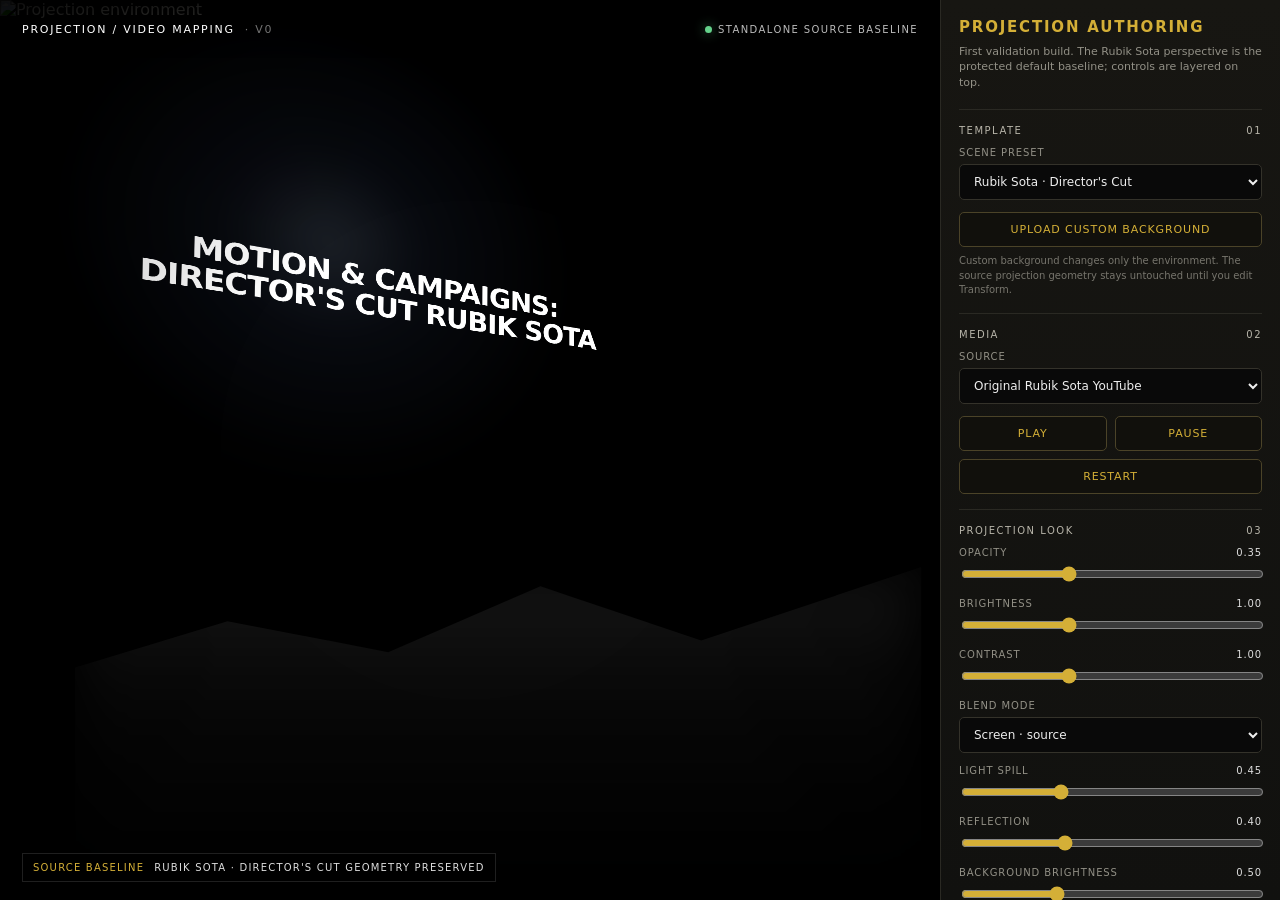
==== index.html @ 6d3d9ed5 "feat: build projection source baseline with authoring panel" ====
<!DOCTYPE html>
<html lang="en">
<head>
  <meta charset="UTF-8" />
  <meta name="viewport" content="width=device-width, initial-scale=1.0" />
  <title>Projection / Video Mapping Experience — Source Baseline</title>
  <script src="https://cdnjs.cloudflare.com/ajax/libs/gsap/3.12.5/gsap.min.js"></script>
  <style>
    :root {
      --bg:#070707;
      --panel:#11110f;
      --panel-2:#171612;
      --text:#f3f1e8;
      --muted:#929086;
      --line:#2a2923;
      --gold:#d4af37;
      --gold-soft:rgba(212,175,55,.18);
      --sidebar:340px;
    }
    *{box-sizing:border-box}
    html,body{margin:0;width:100%;height:100%;background:var(--bg);color:var(--text);font-family:Inter,ui-sans-serif,system-ui,-apple-system,BlinkMacSystemFont,"Segoe UI",sans-serif;overflow:hidden}
    button,input,select{font:inherit}
    .app{display:grid;grid-template-columns:minmax(0,1fr) var(--sidebar);height:100vh;width:100vw}
    .stage-shell{min-width:0;position:relative;background:#000;overflow:hidden}
    .topbar{position:absolute;inset:0 0 auto 0;height:58px;z-index:50;display:flex;align-items:center;justify-content:space-between;padding:0 22px;background:linear-gradient(180deg,rgba(0,0,0,.72),rgba(0,0,0,0));pointer-events:none}
    .brand{display:flex;align-items:center;gap:10px;font-size:11px;letter-spacing:.16em;text-transform:uppercase;color:#fff}
    .status{font-size:10px;letter-spacing:.14em;text-transform:uppercase;color:#bbb}
    .dot{width:7px;height:7px;border-radius:50%;background:#65d28b;display:inline-block;margin-right:6px;box-shadow:0 0 12px rgba(101,210,139,.6)}

    .scene{position:absolute;inset:0;overflow:hidden;background:#000;isolation:isolate}
    .scene-bg{position:absolute;inset:0;width:100%;height:100%;object-fit:cover;filter:brightness(.5) contrast(1.3);z-index:1;transition:filter .2s ease}
    .projection-box{position:absolute;top:0;left:0;width:100%;height:100%;z-index:2;transform:matrix3d(0.614952,0.147049,0,0.000199706,-0.0178567,0.487847,0,-0.0000312429,0,0,1,0,137,29,0,1);transform-origin:0 0;pointer-events:none;will-change:transform}
    .projection-media{position:absolute;inset:0;width:100%;height:100%;border:0;display:block;object-fit:cover;opacity:.35;mix-blend-mode:screen;filter:brightness(1) contrast(1);background:#000}
    .projection-word{position:absolute;inset:0;margin:0;display:flex;align-items:center;justify-content:center;text-align:center;color:white;font-weight:900;font-size:clamp(24px,5vw,58px);line-height:1.05;text-transform:uppercase;letter-spacing:-.03em;text-shadow:0 2px 18px rgba(0,0,0,.55);pointer-events:none}

    .light-spill{position:absolute;inset:-10%;z-index:3;pointer-events:none;transform:matrix3d(0.614952,0.147049,0,0.000199706,-0.0178567,0.487847,0,-0.0000312429,0,0,1,0,137,29,0,1);transform-origin:0 0;background:radial-gradient(ellipse at 48% 48%,rgba(180,210,255,.34) 0%,rgba(120,160,255,.13) 24%,transparent 63%);filter:blur(34px);mix-blend-mode:screen;opacity:.45}
    .reflection-layer{position:absolute;left:8%;right:2%;bottom:-6%;height:43%;z-index:4;pointer-events:none;background:linear-gradient(180deg,rgba(188,220,255,.22),rgba(128,172,255,.08) 32%,transparent 82%);clip-path:polygon(0 26%,18% 14%,37% 22%,55% 5%,74% 19%,100% 0,100% 100%,0 100%);filter:blur(30px) brightness(2.4);mix-blend-mode:hard-light;opacity:.4}
    .vignette{position:absolute;inset:0;z-index:5;pointer-events:none;background:radial-gradient(circle at center,transparent 38%,rgba(0,0,0,.2) 70%,rgba(0,0,0,.62) 100%)}
    .stage-caption{position:absolute;left:22px;bottom:18px;z-index:20;display:flex;gap:10px;align-items:center;padding:8px 10px;border:1px solid rgba(255,255,255,.12);background:rgba(0,0,0,.42);backdrop-filter:blur(10px);font-size:10px;letter-spacing:.12em;text-transform:uppercase;color:#ddd}
    .source-pill{color:var(--gold)}

    .panel{height:100vh;background:linear-gradient(180deg,var(--panel-2),var(--panel));border-left:1px solid var(--line);overflow:auto;padding:18px 18px 28px;box-shadow:-14px 0 34px rgba(0,0,0,.35)}
    .panel h1{margin:0;font-size:15px;letter-spacing:.12em;text-transform:uppercase;color:var(--gold);line-height:1.3}
    .panel .sub{margin:6px 0 18px;color:var(--muted);font-size:11px;line-height:1.45}
    .section{border-top:1px solid var(--line);padding-top:15px;margin-top:15px}
    .section-title{display:flex;align-items:center;justify-content:space-between;margin-bottom:11px;font-size:10px;letter-spacing:.15em;color:#b7b4a9;text-transform:uppercase}
    .field{margin-bottom:12px}
    .field label{display:flex;align-items:center;justify-content:space-between;margin-bottom:6px;font-size:10px;letter-spacing:.09em;text-transform:uppercase;color:var(--muted)}
    .value{color:#ddd;font-variant-numeric:tabular-nums}
    select,input[type="text"],input[type="url"]{width:100%;background:#090909;border:1px solid #34322a;color:#eee;padding:9px 10px;border-radius:5px;font-size:12px;outline:none}
    select:focus,input:focus{border-color:#6e5d27;box-shadow:0 0 0 2px var(--gold-soft)}
    input[type="range"]{width:100%;accent-color:var(--gold)}
    input[type="file"]{display:none}
    .btn{width:100%;border:1px solid #4b4328;background:#11100c;color:var(--gold);padding:10px 12px;border-radius:5px;cursor:pointer;font-size:11px;letter-spacing:.08em;text-transform:uppercase;transition:.18s ease}
    .btn:hover{background:#1b180e;border-color:var(--gold)}
    .btn.primary{background:var(--gold);color:#080808;border-color:var(--gold);font-weight:700}
    .btn-row{display:grid;grid-template-columns:1fr 1fr;gap:8px}
    .tiny{font-size:10px;line-height:1.45;color:#77756d;margin-top:7px}
    .notice{padding:9px 10px;border:1px solid #302d22;background:#0d0c09;color:#aaa69b;font-size:10px;line-height:1.45;border-radius:5px}
    .notice strong{color:#ddd}
    .footer{margin-top:18px;padding-top:14px;border-top:1px solid var(--line);font-size:9px;line-height:1.55;color:#68675f}
    .hidden{display:none!important}

    @media (max-width:920px){
      :root{--sidebar:300px}
    }
    @media (max-width:760px){
      html,body{overflow:auto}
      .app{display:block;height:auto;min-height:100vh}
      .stage-shell{height:62vh;min-height:430px}
      .panel{height:auto;border-left:0;border-top:1px solid var(--line)}
    }
  </style>
</head>
<body>
<div class="app">
  <main class="stage-shell">
    <div class="topbar">
      <div class="brand">Projection / Video Mapping <span style="opacity:.45">· V0</span></div>
      <div class="status"><span class="dot"></span>standalone source baseline</div>
    </div>

    <section class="scene" id="scene">
      <img id="sceneBg" class="scene-bg" src="https://img.youtube.com/vi/hXD8itTKdY0/maxresdefault.jpg" alt="Projection environment" />

      <div class="projection-box" id="projectionBox">
        <iframe id="ytMedia" class="projection-media" src="https://www.youtube.com/embed/hXD8itTKdY0?autoplay=1&mute=1&loop=1&controls=0&playlist=hXD8itTKdY0" allow="autoplay; fullscreen; picture-in-picture" allowfullscreen></iframe>
        <video id="videoMedia" class="projection-media hidden" muted loop playsinline></video>
        <img id="imageMedia" class="projection-media hidden" alt="Uploaded projection media" />
        <p class="projection-word" id="projectionWord">Motion &amp; Campaigns: DIRECTOR'S CUT RUBIK SOTA</p>
      </div>

      <div class="light-spill" id="lightSpill" aria-hidden="true"></div>
      <div class="reflection-layer" id="reflectionLayer" aria-hidden="true"></div>
      <div class="vignette" aria-hidden="true"></div>

      <div class="stage-caption"><span class="source-pill">Source baseline</span><span>Rubik Sota · Director's Cut geometry preserved</span></div>
    </section>
  </main>

  <aside class="panel">
    <h1>Projection Authoring</h1>
    <div class="sub">First validation build. The Rubik Sota perspective is the protected default baseline; controls are layered on top.</div>

    <div class="section">
      <div class="section-title"><span>Template</span><span>01</span></div>
      <div class="field">
        <label for="scenePreset">Scene preset</label>
        <select id="scenePreset">
          <option value="rubik">Rubik Sota · Director's Cut</option>
          <option value="custom">Custom background · same projection</option>
        </select>
      </div>
      <button class="btn" id="uploadBgBtn">Upload custom background</button>
      <input type="file" id="uploadBg" accept="image/*" />
      <div class="tiny">Custom background changes only the environment. The source projection geometry stays untouched until you edit Transform.</div>
    </div>

    <div class="section">
      <div class="section-title"><span>Media</span><span>02</span></div>
      <div class="field">
        <label for="mediaMode">Source</label>
        <select id="mediaMode">
          <option value="youtube">Original Rubik Sota YouTube</option>
          <option value="localVideo">Local video</option>
          <option value="localImage">Local image</option>
          <option value="remoteVideo">Direct video URL</option>
          <option value="remoteImage">Direct image URL</option>
        </select>
      </div>
      <div id="localUploadGroup" class="field hidden">
        <button class="btn primary" id="uploadMediaBtn">Choose media file</button>
        <input type="file" id="uploadMedia" accept="image/*,video/*" />
      </div>
      <div id="remoteGroup" class="field hidden">
        <label for="remoteUrl">Direct media URL</label>
        <input id="remoteUrl" type="url" placeholder="https://…/video.mp4" />
        <button class="btn" id="loadRemoteBtn" style="margin-top:8px">Load URL</button>
      </div>
      <div class="btn-row">
        <button class="btn" id="playBtn">Play</button>
        <button class="btn" id="pauseBtn">Pause</button>
      </div>
      <button class="btn" id="restartBtn" style="margin-top:8px">Restart</button>
    </div>

    <div class="section">
      <div class="section-title"><span>Projection look</span><span>03</span></div>
      <div class="field"><label>Opacity <span class="value" id="opacityVal">0.35</span></label><input id="opacity" type="range" min="0" max="1" step="0.01" value="0.35" /></div>
      <div class="field"><label>Brightness <span class="value" id="brightnessVal">1.00</span></label><input id="brightness" type="range" min="0.2" max="2.5" step="0.01" value="1" /></div>
      <div class="field"><label>Contrast <span class="value" id="contrastVal">1.00</span></label><input id="contrast" type="range" min="0.2" max="2.5" step="0.01" value="1" /></div>
      <div class="field"><label for="blend">Blend mode</label><select id="blend"><option value="screen">Screen · source</option><option value="lighten">Lighten</option><option value="plus-lighter">Plus Lighter</option><option value="normal">Normal</option><option value="hard-light">Hard Light</option></select></div>
      <div class="field"><label>Light spill <span class="value" id="spillVal">0.45</span></label><input id="spill" type="range" min="0" max="1.4" step="0.01" value="0.45" /></div>
      <div class="field"><label>Reflection <span class="value" id="reflectionVal">0.40</span></label><input id="reflection" type="range" min="0" max="1.2" step="0.01" value="0.40" /></div>
      <div class="field"><label>Background brightness <span class="value" id="bgVal">0.50</span></label><input id="bgBrightness" type="range" min="0.1" max="1.4" step="0.01" value="0.50" /></div>
    </div>

    <div class="section">
      <div class="section-title"><span>Transform</span><span>04</span></div>
      <div class="notice"><strong>Protected baseline:</strong> Reset restores the exact source `matrix3d()` from Rubik Sota. This V0 deliberately does not include 4-corner mapping yet.</div>
      <div class="field" style="margin-top:12px"><label>Scale <span class="value" id="scaleVal">1.00</span></label><input id="scale" type="range" min="0.65" max="1.35" step="0.01" value="1" /></div>
      <div class="field"><label>Offset X <span class="value" id="xVal">0</span></label><input id="offsetX" type="range" min="-250" max="250" step="1" value="0" /></div>
      <div class="field"><label>Offset Y <span class="value" id="yVal">0</span></label><input id="offsetY" type="range" min="-180" max="180" step="1" value="0" /></div>
      <div class="field"><label>Rotate Z <span class="value" id="rotVal">0°</span></label><input id="rotate" type="range" min="-8" max="8" step="0.1" value="0" /></div>
      <button class="btn primary" id="resetBtn">Reset exact Rubik baseline</button>
    </div>

    <div class="section">
      <div class="section-title"><span>Motion</span><span>05</span></div>
      <button class="btn" id="revealBtn">Replay cinematic reveal</button>
      <div class="tiny">Uses GSAP, but unlike the source page it does not flatten the projection after 60s. The source perspective stays visible for validation.</div>
    </div>

    <div class="footer">Standalone R&amp;D only · no Escaparates Pro code imported · do not merge to main without explicit visual approval.</div>
  </aside>
</div>
<script>
  const SOURCE_MATRIX = 'matrix3d(0.614952,0.147049,0,0.000199706,-0.0178567,0.487847,0,-0.0000312429,0,0,1,0,137,29,0,1)';
  const SOURCE_BG = 'https://img.youtube.com/vi/hXD8itTKdY0/maxresdefault.jpg';

  const $ = id => document.getElementById(id);
  const projectionBox = $('projectionBox');
  const ytMedia = $('ytMedia');
  const videoMedia = $('videoMedia');
  const imageMedia = $('imageMedia');
  const projectionWord = $('projectionWord');
  const sceneBg = $('sceneBg');
  const lightSpill = $('lightSpill');
  const reflectionLayer = $('reflectionLayer');
  let activeObjectUrl = null;
  let activeBgObjectUrl = null;

  function activeMediaElements(){ return [ytMedia, videoMedia, imageMedia]; }
  function showOnly(el){ activeMediaElements().forEach(x => x.classList.toggle('hidden', x !== el)); }
  function revokeMediaUrl(){ if(activeObjectUrl){ URL.revokeObjectURL(activeObjectUrl); activeObjectUrl = null; } }
  function revokeBgUrl(){ if(activeBgObjectUrl){ URL.revokeObjectURL(activeBgObjectUrl); activeBgObjectUrl = null; } }

  function applyMediaLook(){
    const opacity = +$('opacity').value;
    const brightness = +$('brightness').value;
    const contrast = +$('contrast').value;
    const blend = $('blend').value;
    activeMediaElements().forEach(el => {
      el.style.opacity = opacity;
      el.style.filter = `brightness(${brightness}) contrast(${contrast})`;
      el.style.mixBlendMode = blend;
    });
    $('opacityVal').textContent = opacity.toFixed(2);
    $('brightnessVal').textContent = brightness.toFixed(2);
    $('contrastVal').textContent = contrast.toFixed(2);
    lightSpill.style.opacity = $('spill').value;
    reflectionLayer.style.opacity = $('reflection').value;
    sceneBg.style.filter = `brightness(${$('bgBrightness').value}) contrast(1.3)`;
    $('spillVal').textContent = (+$('spill').value).toFixed(2);
    $('reflectionVal').textContent = (+$('reflection').value).toFixed(2);
    $('bgVal').textContent = (+$('bgBrightness').value).toFixed(2);
  }

  function applyTransform(){
    const scale = +$('scale').value;
    const x = +$('offsetX').value;
    const y = +$('offsetY').value;
    const rot = +$('rotate').value;
    projectionBox.style.transform = `${SOURCE_MATRIX} translate(${x}px, ${y}px) scale(${scale}) rotate(${rot}deg)`;
    lightSpill.style.transform = `${SOURCE_MATRIX} translate(${x}px, ${y}px) scale(${scale}) rotate(${rot}deg)`;
    $('scaleVal').textContent = scale.toFixed(2);
    $('xVal').textContent = x;
    $('yVal').textContent = y;
    $('rotVal').textContent = `${rot.toFixed(1)}°`;
  }

  function resetBaseline(){
    $('opacity').value = .35; $('brightness').value = 1; $('contrast').value = 1; $('blend').value = 'screen';
    $('spill').value = .45; $('reflection').value = .40; $('bgBrightness').value = .50;
    $('scale').value = 1; $('offsetX').value = 0; $('offsetY').value = 0; $('rotate').value = 0;
    projectionBox.style.transform = SOURCE_MATRIX;
    lightSpill.style.transform = SOURCE_MATRIX;
    applyMediaLook(); applyTransform();
  }

  $('scenePreset').addEventListener('change', e => {
    if(e.target.value === 'rubik'){
      revokeBgUrl(); sceneBg.src = SOURCE_BG;
    } else {
      $('uploadBg').click();
    }
  });
  $('uploadBgBtn').onclick = () => $('uploadBg').click();
  $('uploadBg').addEventListener('change', e => {
    const file = e.target.files[0]; if(!file) return;
    revokeBgUrl(); activeBgObjectUrl = URL.createObjectURL(file); sceneBg.src = activeBgObjectUrl; $('scenePreset').value = 'custom';
  });

  $('mediaMode').addEventListener('change', e => {
    const mode = e.target.value;
    $('localUploadGroup').classList.toggle('hidden', !['localVideo','localImage'].includes(mode));
    $('remoteGroup').classList.toggle('hidden', !['remoteVideo','remoteImage'].includes(mode));
    if(mode === 'youtube'){
      revokeMediaUrl(); showOnly(ytMedia); projectionWord.classList.remove('hidden');
    }
  });
  $('uploadMediaBtn').onclick = () => $('uploadMedia').click();
  $('uploadMedia').addEventListener('change', e => {
    const file = e.target.files[0]; if(!file) return;
    revokeMediaUrl(); activeObjectUrl = URL.createObjectURL(file);
    if(file.type.startsWith('video/')){
      videoMedia.src = activeObjectUrl; showOnly(videoMedia); projectionWord.classList.add('hidden'); videoMedia.play().catch(()=>{});
      $('mediaMode').value = 'localVideo';
    } else {
      imageMedia.src = activeObjectUrl; showOnly(imageMedia); projectionWord.classList.add('hidden'); $('mediaMode').value = 'localImage';
    }
  });
  $('loadRemoteBtn').onclick = () => {
    const url = $('remoteUrl').value.trim(); if(!url) return;
    revokeMediaUrl();
    if($('mediaMode').value === 'remoteVideo'){
      videoMedia.crossOrigin = 'anonymous'; videoMedia.src = url; showOnly(videoMedia); projectionWord.classList.add('hidden'); videoMedia.play().catch(()=>{});
    } else {
      imageMedia.crossOrigin = 'anonymous'; imageMedia.src = url; showOnly(imageMedia); projectionWord.classList.add('hidden');
    }
  };

  $('playBtn').onclick = () => { if(!videoMedia.classList.contains('hidden')) videoMedia.play().catch(()=>{}); };
  $('pauseBtn').onclick = () => { if(!videoMedia.classList.contains('hidden')) videoMedia.pause(); };
  $('restartBtn').onclick = () => { if(!videoMedia.classList.contains('hidden')){ videoMedia.currentTime = 0; videoMedia.play().catch(()=>{}); } };

  ['opacity','brightness','contrast','blend','spill','reflection','bgBrightness'].forEach(id => $(id).addEventListener('input', applyMediaLook));
  ['scale','offsetX','offsetY','rotate'].forEach(id => $(id).addEventListener('input', applyTransform));
  $('resetBtn').onclick = resetBaseline;

  $('revealBtn').onclick = () => {
    gsap.killTweensOf([projectionBox, lightSpill, reflectionLayer]);
    gsap.fromTo(projectionBox,{opacity:0},{opacity:1,duration:1.2,ease:'power2.out'});
    gsap.fromTo(lightSpill,{opacity:0},{opacity:+$('spill').value,duration:2.4,ease:'power2.out'});
    gsap.fromTo(reflectionLayer,{opacity:0},{opacity:+$('reflection').value,duration:3.2,ease:'power2.out'});
  };

  window.addEventListener('beforeunload', () => { revokeMediaUrl(); revokeBgUrl(); });
  resetBaseline();
</script>
</body>
</html>
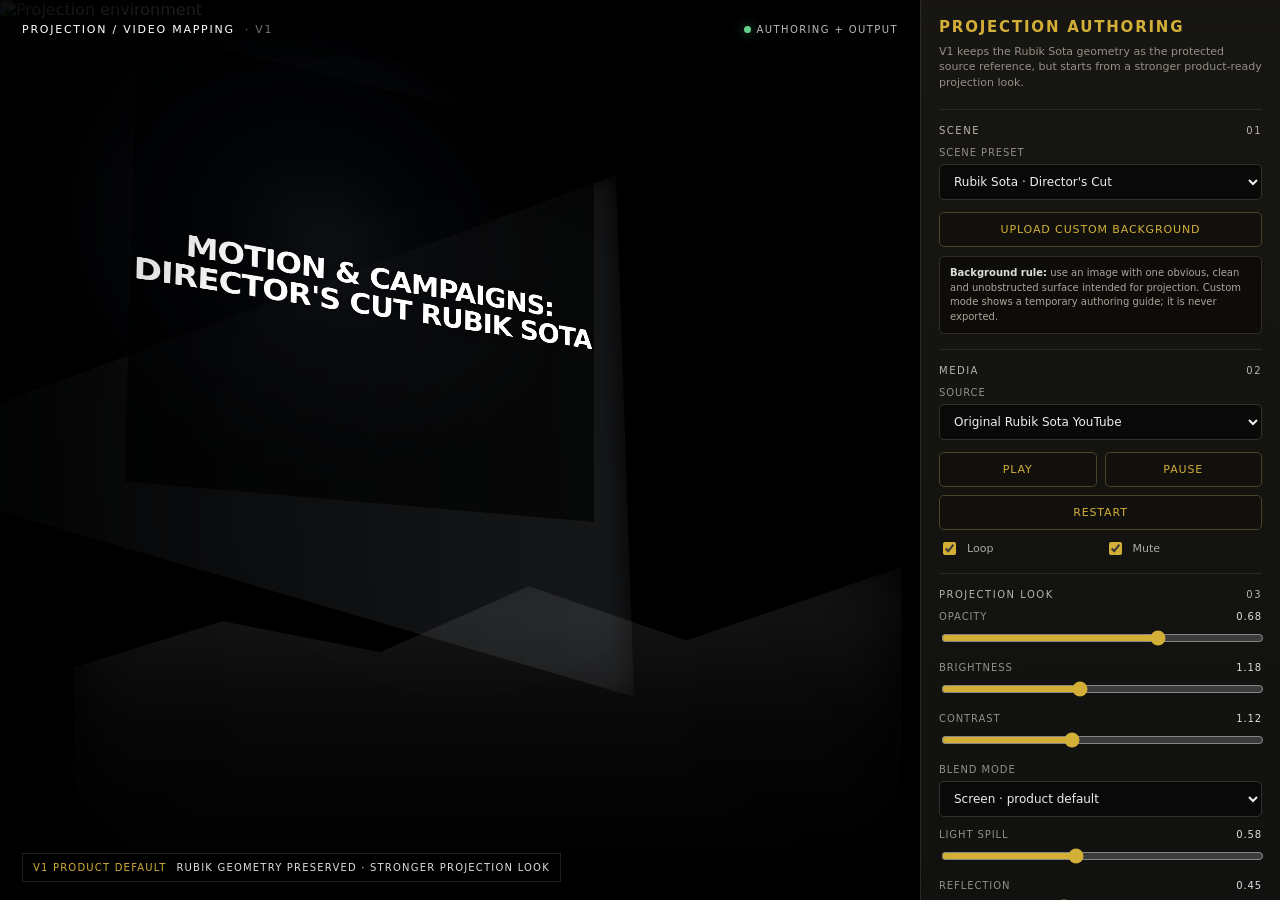
==== commit de981802: "feat: build Projection V1 authoring interface and outputs" ====
--- a/index.html
+++ b/index.html
@@ -1,302 +1,81 @@
 <!DOCTYPE html>
 <html lang="en">
 <head>
-  <meta charset="UTF-8" />
-  <meta name="viewport" content="width=device-width, initial-scale=1.0" />
-  <title>Projection / Video Mapping Experience — Source Baseline</title>
-  <script src="https://cdnjs.cloudflare.com/ajax/libs/gsap/3.12.5/gsap.min.js"></script>
-  <style>
-    :root {
-      --bg:#070707;
-      --panel:#11110f;
-      --panel-2:#171612;
-      --text:#f3f1e8;
-      --muted:#929086;
-      --line:#2a2923;
-      --gold:#d4af37;
-      --gold-soft:rgba(212,175,55,.18);
-      --sidebar:340px;
-    }
-    *{box-sizing:border-box}
-    html,body{margin:0;width:100%;height:100%;background:var(--bg);color:var(--text);font-family:Inter,ui-sans-serif,system-ui,-apple-system,BlinkMacSystemFont,"Segoe UI",sans-serif;overflow:hidden}
-    button,input,select{font:inherit}
-    .app{display:grid;grid-template-columns:minmax(0,1fr) var(--sidebar);height:100vh;width:100vw}
-    .stage-shell{min-width:0;position:relative;background:#000;overflow:hidden}
-    .topbar{position:absolute;inset:0 0 auto 0;height:58px;z-index:50;display:flex;align-items:center;justify-content:space-between;padding:0 22px;background:linear-gradient(180deg,rgba(0,0,0,.72),rgba(0,0,0,0));pointer-events:none}
-    .brand{display:flex;align-items:center;gap:10px;font-size:11px;letter-spacing:.16em;text-transform:uppercase;color:#fff}
-    .status{font-size:10px;letter-spacing:.14em;text-transform:uppercase;color:#bbb}
-    .dot{width:7px;height:7px;border-radius:50%;background:#65d28b;display:inline-block;margin-right:6px;box-shadow:0 0 12px rgba(101,210,139,.6)}
-
-    .scene{position:absolute;inset:0;overflow:hidden;background:#000;isolation:isolate}
-    .scene-bg{position:absolute;inset:0;width:100%;height:100%;object-fit:cover;filter:brightness(.5) contrast(1.3);z-index:1;transition:filter .2s ease}
-    .projection-box{position:absolute;top:0;left:0;width:100%;height:100%;z-index:2;transform:matrix3d(0.614952,0.147049,0,0.000199706,-0.0178567,0.487847,0,-0.0000312429,0,0,1,0,137,29,0,1);transform-origin:0 0;pointer-events:none;will-change:transform}
-    .projection-media{position:absolute;inset:0;width:100%;height:100%;border:0;display:block;object-fit:cover;opacity:.35;mix-blend-mode:screen;filter:brightness(1) contrast(1);background:#000}
-    .projection-word{position:absolute;inset:0;margin:0;display:flex;align-items:center;justify-content:center;text-align:center;color:white;font-weight:900;font-size:clamp(24px,5vw,58px);line-height:1.05;text-transform:uppercase;letter-spacing:-.03em;text-shadow:0 2px 18px rgba(0,0,0,.55);pointer-events:none}
-
-    .light-spill{position:absolute;inset:-10%;z-index:3;pointer-events:none;transform:matrix3d(0.614952,0.147049,0,0.000199706,-0.0178567,0.487847,0,-0.0000312429,0,0,1,0,137,29,0,1);transform-origin:0 0;background:radial-gradient(ellipse at 48% 48%,rgba(180,210,255,.34) 0%,rgba(120,160,255,.13) 24%,transparent 63%);filter:blur(34px);mix-blend-mode:screen;opacity:.45}
-    .reflection-layer{position:absolute;left:8%;right:2%;bottom:-6%;height:43%;z-index:4;pointer-events:none;background:linear-gradient(180deg,rgba(188,220,255,.22),rgba(128,172,255,.08) 32%,transparent 82%);clip-path:polygon(0 26%,18% 14%,37% 22%,55% 5%,74% 19%,100% 0,100% 100%,0 100%);filter:blur(30px) brightness(2.4);mix-blend-mode:hard-light;opacity:.4}
-    .vignette{position:absolute;inset:0;z-index:5;pointer-events:none;background:radial-gradient(circle at center,transparent 38%,rgba(0,0,0,.2) 70%,rgba(0,0,0,.62) 100%)}
-    .stage-caption{position:absolute;left:22px;bottom:18px;z-index:20;display:flex;gap:10px;align-items:center;padding:8px 10px;border:1px solid rgba(255,255,255,.12);background:rgba(0,0,0,.42);backdrop-filter:blur(10px);font-size:10px;letter-spacing:.12em;text-transform:uppercase;color:#ddd}
-    .source-pill{color:var(--gold)}
-
-    .panel{height:100vh;background:linear-gradient(180deg,var(--panel-2),var(--panel));border-left:1px solid var(--line);overflow:auto;padding:18px 18px 28px;box-shadow:-14px 0 34px rgba(0,0,0,.35)}
-    .panel h1{margin:0;font-size:15px;letter-spacing:.12em;text-transform:uppercase;color:var(--gold);line-height:1.3}
-    .panel .sub{margin:6px 0 18px;color:var(--muted);font-size:11px;line-height:1.45}
-    .section{border-top:1px solid var(--line);padding-top:15px;margin-top:15px}
-    .section-title{display:flex;align-items:center;justify-content:space-between;margin-bottom:11px;font-size:10px;letter-spacing:.15em;color:#b7b4a9;text-transform:uppercase}
-    .field{margin-bottom:12px}
-    .field label{display:flex;align-items:center;justify-content:space-between;margin-bottom:6px;font-size:10px;letter-spacing:.09em;text-transform:uppercase;color:var(--muted)}
-    .value{color:#ddd;font-variant-numeric:tabular-nums}
-    select,input[type="text"],input[type="url"]{width:100%;background:#090909;border:1px solid #34322a;color:#eee;padding:9px 10px;border-radius:5px;font-size:12px;outline:none}
-    select:focus,input:focus{border-color:#6e5d27;box-shadow:0 0 0 2px var(--gold-soft)}
-    input[type="range"]{width:100%;accent-color:var(--gold)}
-    input[type="file"]{display:none}
-    .btn{width:100%;border:1px solid #4b4328;background:#11100c;color:var(--gold);padding:10px 12px;border-radius:5px;cursor:pointer;font-size:11px;letter-spacing:.08em;text-transform:uppercase;transition:.18s ease}
-    .btn:hover{background:#1b180e;border-color:var(--gold)}
-    .btn.primary{background:var(--gold);color:#080808;border-color:var(--gold);font-weight:700}
-    .btn-row{display:grid;grid-template-columns:1fr 1fr;gap:8px}
-    .tiny{font-size:10px;line-height:1.45;color:#77756d;margin-top:7px}
-    .notice{padding:9px 10px;border:1px solid #302d22;background:#0d0c09;color:#aaa69b;font-size:10px;line-height:1.45;border-radius:5px}
-    .notice strong{color:#ddd}
-    .footer{margin-top:18px;padding-top:14px;border-top:1px solid var(--line);font-size:9px;line-height:1.55;color:#68675f}
-    .hidden{display:none!important}
-
-    @media (max-width:920px){
-      :root{--sidebar:300px}
-    }
-    @media (max-width:760px){
-      html,body{overflow:auto}
-      .app{display:block;height:auto;min-height:100vh}
-      .stage-shell{height:62vh;min-height:430px}
-      .panel{height:auto;border-left:0;border-top:1px solid var(--line)}
-    }
-  </style>
+<meta charset="UTF-8"><meta name="viewport" content="width=device-width,initial-scale=1.0">
+<title>Projection / Video Mapping Experience — V1</title>
+<link rel="stylesheet" href="styles-v1.css">
+<script src="https://cdnjs.cloudflare.com/ajax/libs/gsap/3.12.5/gsap.min.js"></script>
+<script src="https://cdnjs.cloudflare.com/ajax/libs/html2canvas/1.4.1/html2canvas.min.js"></script>
 </head>
 <body>
 <div class="app">
-  <main class="stage-shell">
-    <div class="topbar">
-      <div class="brand">Projection / Video Mapping <span style="opacity:.45">· V0</span></div>
-      <div class="status"><span class="dot"></span>standalone source baseline</div>
-    </div>
-
-    <section class="scene" id="scene">
-      <img id="sceneBg" class="scene-bg" src="https://img.youtube.com/vi/hXD8itTKdY0/maxresdefault.jpg" alt="Projection environment" />
-
-      <div class="projection-box" id="projectionBox">
-        <iframe id="ytMedia" class="projection-media" src="https://www.youtube.com/embed/hXD8itTKdY0?autoplay=1&mute=1&loop=1&controls=0&playlist=hXD8itTKdY0" allow="autoplay; fullscreen; picture-in-picture" allowfullscreen></iframe>
-        <video id="videoMedia" class="projection-media hidden" muted loop playsinline></video>
-        <img id="imageMedia" class="projection-media hidden" alt="Uploaded projection media" />
-        <p class="projection-word" id="projectionWord">Motion &amp; Campaigns: DIRECTOR'S CUT RUBIK SOTA</p>
-      </div>
-
-      <div class="light-spill" id="lightSpill" aria-hidden="true"></div>
-      <div class="reflection-layer" id="reflectionLayer" aria-hidden="true"></div>
-      <div class="vignette" aria-hidden="true"></div>
-
-      <div class="stage-caption"><span class="source-pill">Source baseline</span><span>Rubik Sota · Director's Cut geometry preserved</span></div>
-    </section>
-  </main>
-
-  <aside class="panel">
-    <h1>Projection Authoring</h1>
-    <div class="sub">First validation build. The Rubik Sota perspective is the protected default baseline; controls are layered on top.</div>
-
-    <div class="section">
-      <div class="section-title"><span>Template</span><span>01</span></div>
-      <div class="field">
-        <label for="scenePreset">Scene preset</label>
-        <select id="scenePreset">
-          <option value="rubik">Rubik Sota · Director's Cut</option>
-          <option value="custom">Custom background · same projection</option>
-        </select>
-      </div>
-      <button class="btn" id="uploadBgBtn">Upload custom background</button>
-      <input type="file" id="uploadBg" accept="image/*" />
-      <div class="tiny">Custom background changes only the environment. The source projection geometry stays untouched until you edit Transform.</div>
-    </div>
-
-    <div class="section">
-      <div class="section-title"><span>Media</span><span>02</span></div>
-      <div class="field">
-        <label for="mediaMode">Source</label>
-        <select id="mediaMode">
-          <option value="youtube">Original Rubik Sota YouTube</option>
-          <option value="localVideo">Local video</option>
-          <option value="localImage">Local image</option>
-          <option value="remoteVideo">Direct video URL</option>
-          <option value="remoteImage">Direct image URL</option>
-        </select>
-      </div>
-      <div id="localUploadGroup" class="field hidden">
-        <button class="btn primary" id="uploadMediaBtn">Choose media file</button>
-        <input type="file" id="uploadMedia" accept="image/*,video/*" />
-      </div>
-      <div id="remoteGroup" class="field hidden">
-        <label for="remoteUrl">Direct media URL</label>
-        <input id="remoteUrl" type="url" placeholder="https://…/video.mp4" />
-        <button class="btn" id="loadRemoteBtn" style="margin-top:8px">Load URL</button>
-      </div>
-      <div class="btn-row">
-        <button class="btn" id="playBtn">Play</button>
-        <button class="btn" id="pauseBtn">Pause</button>
-      </div>
-      <button class="btn" id="restartBtn" style="margin-top:8px">Restart</button>
-    </div>
-
-    <div class="section">
-      <div class="section-title"><span>Projection look</span><span>03</span></div>
-      <div class="field"><label>Opacity <span class="value" id="opacityVal">0.35</span></label><input id="opacity" type="range" min="0" max="1" step="0.01" value="0.35" /></div>
-      <div class="field"><label>Brightness <span class="value" id="brightnessVal">1.00</span></label><input id="brightness" type="range" min="0.2" max="2.5" step="0.01" value="1" /></div>
-      <div class="field"><label>Contrast <span class="value" id="contrastVal">1.00</span></label><input id="contrast" type="range" min="0.2" max="2.5" step="0.01" value="1" /></div>
-      <div class="field"><label for="blend">Blend mode</label><select id="blend"><option value="screen">Screen · source</option><option value="lighten">Lighten</option><option value="plus-lighter">Plus Lighter</option><option value="normal">Normal</option><option value="hard-light">Hard Light</option></select></div>
-      <div class="field"><label>Light spill <span class="value" id="spillVal">0.45</span></label><input id="spill" type="range" min="0" max="1.4" step="0.01" value="0.45" /></div>
-      <div class="field"><label>Reflection <span class="value" id="reflectionVal">0.40</span></label><input id="reflection" type="range" min="0" max="1.2" step="0.01" value="0.40" /></div>
-      <div class="field"><label>Background brightness <span class="value" id="bgVal">0.50</span></label><input id="bgBrightness" type="range" min="0.1" max="1.4" step="0.01" value="0.50" /></div>
-    </div>
-
-    <div class="section">
-      <div class="section-title"><span>Transform</span><span>04</span></div>
-      <div class="notice"><strong>Protected baseline:</strong> Reset restores the exact source `matrix3d()` from Rubik Sota. This V0 deliberately does not include 4-corner mapping yet.</div>
-      <div class="field" style="margin-top:12px"><label>Scale <span class="value" id="scaleVal">1.00</span></label><input id="scale" type="range" min="0.65" max="1.35" step="0.01" value="1" /></div>
-      <div class="field"><label>Offset X <span class="value" id="xVal">0</span></label><input id="offsetX" type="range" min="-250" max="250" step="1" value="0" /></div>
-      <div class="field"><label>Offset Y <span class="value" id="yVal">0</span></label><input id="offsetY" type="range" min="-180" max="180" step="1" value="0" /></div>
-      <div class="field"><label>Rotate Z <span class="value" id="rotVal">0°</span></label><input id="rotate" type="range" min="-8" max="8" step="0.1" value="0" /></div>
-      <button class="btn primary" id="resetBtn">Reset exact Rubik baseline</button>
-    </div>
-
-    <div class="section">
-      <div class="section-title"><span>Motion</span><span>05</span></div>
-      <button class="btn" id="revealBtn">Replay cinematic reveal</button>
-      <div class="tiny">Uses GSAP, but unlike the source page it does not flatten the projection after 60s. The source perspective stays visible for validation.</div>
-    </div>
-
-    <div class="footer">Standalone R&amp;D only · no Escaparates Pro code imported · do not merge to main without explicit visual approval.</div>
-  </aside>
+<main class="stage-shell">
+<div class="topbar"><div class="brand">Projection / Video Mapping <span style="opacity:.45">· V1</span></div><div class="status"><span class="dot"></span>authoring + output</div></div>
+<section class="scene" id="scene">
+<img id="sceneBg" class="scene-bg" src="https://img.youtube.com/vi/hXD8itTKdY0/maxresdefault.jpg" alt="Projection environment">
+<div class="projector-beam" id="projectorBeam"></div>
+<div class="light-spill" id="lightSpill"></div>
+<div class="projection-box" id="projectionBox">
+<iframe id="ytMedia" class="projection-media" src="https://www.youtube.com/embed/hXD8itTKdY0?autoplay=1&mute=1&loop=1&controls=0&playlist=hXD8itTKdY0" allow="autoplay; fullscreen; picture-in-picture" allowfullscreen></iframe>
+<video id="videoMedia" class="projection-media hidden" muted loop playsinline></video>
+<img id="imageMedia" class="projection-media hidden" alt="Uploaded projection media">
+<p class="projection-word" id="projectionWord">Motion &amp; Campaigns: DIRECTOR'S CUT RUBIK SOTA</p>
 </div>
-<script>
-  const SOURCE_MATRIX = 'matrix3d(0.614952,0.147049,0,0.000199706,-0.0178567,0.487847,0,-0.0000312429,0,0,1,0,137,29,0,1)';
-  const SOURCE_BG = 'https://img.youtube.com/vi/hXD8itTKdY0/maxresdefault.jpg';
-
-  const $ = id => document.getElementById(id);
-  const projectionBox = $('projectionBox');
-  const ytMedia = $('ytMedia');
-  const videoMedia = $('videoMedia');
-  const imageMedia = $('imageMedia');
-  const projectionWord = $('projectionWord');
-  const sceneBg = $('sceneBg');
-  const lightSpill = $('lightSpill');
-  const reflectionLayer = $('reflectionLayer');
-  let activeObjectUrl = null;
-  let activeBgObjectUrl = null;
-
-  function activeMediaElements(){ return [ytMedia, videoMedia, imageMedia]; }
-  function showOnly(el){ activeMediaElements().forEach(x => x.classList.toggle('hidden', x !== el)); }
-  function revokeMediaUrl(){ if(activeObjectUrl){ URL.revokeObjectURL(activeObjectUrl); activeObjectUrl = null; } }
-  function revokeBgUrl(){ if(activeBgObjectUrl){ URL.revokeObjectURL(activeBgObjectUrl); activeBgObjectUrl = null; } }
-
-  function applyMediaLook(){
-    const opacity = +$('opacity').value;
-    const brightness = +$('brightness').value;
-    const contrast = +$('contrast').value;
-    const blend = $('blend').value;
-    activeMediaElements().forEach(el => {
-      el.style.opacity = opacity;
-      el.style.filter = `brightness(${brightness}) contrast(${contrast})`;
-      el.style.mixBlendMode = blend;
-    });
-    $('opacityVal').textContent = opacity.toFixed(2);
-    $('brightnessVal').textContent = brightness.toFixed(2);
-    $('contrastVal').textContent = contrast.toFixed(2);
-    lightSpill.style.opacity = $('spill').value;
-    reflectionLayer.style.opacity = $('reflection').value;
-    sceneBg.style.filter = `brightness(${$('bgBrightness').value}) contrast(1.3)`;
-    $('spillVal').textContent = (+$('spill').value).toFixed(2);
-    $('reflectionVal').textContent = (+$('reflection').value).toFixed(2);
-    $('bgVal').textContent = (+$('bgBrightness').value).toFixed(2);
-  }
-
-  function applyTransform(){
-    const scale = +$('scale').value;
-    const x = +$('offsetX').value;
-    const y = +$('offsetY').value;
-    const rot = +$('rotate').value;
-    projectionBox.style.transform = `${SOURCE_MATRIX} translate(${x}px, ${y}px) scale(${scale}) rotate(${rot}deg)`;
-    lightSpill.style.transform = `${SOURCE_MATRIX} translate(${x}px, ${y}px) scale(${scale}) rotate(${rot}deg)`;
-    $('scaleVal').textContent = scale.toFixed(2);
-    $('xVal').textContent = x;
-    $('yVal').textContent = y;
-    $('rotVal').textContent = `${rot.toFixed(1)}°`;
-  }
-
-  function resetBaseline(){
-    $('opacity').value = .35; $('brightness').value = 1; $('contrast').value = 1; $('blend').value = 'screen';
-    $('spill').value = .45; $('reflection').value = .40; $('bgBrightness').value = .50;
-    $('scale').value = 1; $('offsetX').value = 0; $('offsetY').value = 0; $('rotate').value = 0;
-    projectionBox.style.transform = SOURCE_MATRIX;
-    lightSpill.style.transform = SOURCE_MATRIX;
-    applyMediaLook(); applyTransform();
-  }
-
-  $('scenePreset').addEventListener('change', e => {
-    if(e.target.value === 'rubik'){
-      revokeBgUrl(); sceneBg.src = SOURCE_BG;
-    } else {
-      $('uploadBg').click();
-    }
-  });
-  $('uploadBgBtn').onclick = () => $('uploadBg').click();
-  $('uploadBg').addEventListener('change', e => {
-    const file = e.target.files[0]; if(!file) return;
-    revokeBgUrl(); activeBgObjectUrl = URL.createObjectURL(file); sceneBg.src = activeBgObjectUrl; $('scenePreset').value = 'custom';
-  });
-
-  $('mediaMode').addEventListener('change', e => {
-    const mode = e.target.value;
-    $('localUploadGroup').classList.toggle('hidden', !['localVideo','localImage'].includes(mode));
-    $('remoteGroup').classList.toggle('hidden', !['remoteVideo','remoteImage'].includes(mode));
-    if(mode === 'youtube'){
-      revokeMediaUrl(); showOnly(ytMedia); projectionWord.classList.remove('hidden');
-    }
-  });
-  $('uploadMediaBtn').onclick = () => $('uploadMedia').click();
-  $('uploadMedia').addEventListener('change', e => {
-    const file = e.target.files[0]; if(!file) return;
-    revokeMediaUrl(); activeObjectUrl = URL.createObjectURL(file);
-    if(file.type.startsWith('video/')){
-      videoMedia.src = activeObjectUrl; showOnly(videoMedia); projectionWord.classList.add('hidden'); videoMedia.play().catch(()=>{});
-      $('mediaMode').value = 'localVideo';
-    } else {
-      imageMedia.src = activeObjectUrl; showOnly(imageMedia); projectionWord.classList.add('hidden'); $('mediaMode').value = 'localImage';
-    }
-  });
-  $('loadRemoteBtn').onclick = () => {
-    const url = $('remoteUrl').value.trim(); if(!url) return;
-    revokeMediaUrl();
-    if($('mediaMode').value === 'remoteVideo'){
-      videoMedia.crossOrigin = 'anonymous'; videoMedia.src = url; showOnly(videoMedia); projectionWord.classList.add('hidden'); videoMedia.play().catch(()=>{});
-    } else {
-      imageMedia.crossOrigin = 'anonymous'; imageMedia.src = url; showOnly(imageMedia); projectionWord.classList.add('hidden');
-    }
-  };
-
-  $('playBtn').onclick = () => { if(!videoMedia.classList.contains('hidden')) videoMedia.play().catch(()=>{}); };
-  $('pauseBtn').onclick = () => { if(!videoMedia.classList.contains('hidden')) videoMedia.pause(); };
-  $('restartBtn').onclick = () => { if(!videoMedia.classList.contains('hidden')){ videoMedia.currentTime = 0; videoMedia.play().catch(()=>{}); } };
-
-  ['opacity','brightness','contrast','blend','spill','reflection','bgBrightness'].forEach(id => $(id).addEventListener('input', applyMediaLook));
-  ['scale','offsetX','offsetY','rotate'].forEach(id => $(id).addEventListener('input', applyTransform));
-  $('resetBtn').onclick = resetBaseline;
-
-  $('revealBtn').onclick = () => {
-    gsap.killTweensOf([projectionBox, lightSpill, reflectionLayer]);
-    gsap.fromTo(projectionBox,{opacity:0},{opacity:1,duration:1.2,ease:'power2.out'});
-    gsap.fromTo(lightSpill,{opacity:0},{opacity:+$('spill').value,duration:2.4,ease:'power2.out'});
-    gsap.fromTo(reflectionLayer,{opacity:0},{opacity:+$('reflection').value,duration:3.2,ease:'power2.out'});
-  };
-
-  window.addEventListener('beforeunload', () => { revokeMediaUrl(); revokeBgUrl(); });
-  resetBaseline();
-</script>
-</body>
-</html>+<div class="reflection-layer" id="reflectionLayer"></div><div class="particle-field" id="particleField"></div><div class="mapping-guide" id="mappingGuide"></div><div class="vignette"></div>
+<div class="stage-caption"><span class="source-pill">V1 Product Default</span><span>Rubik geometry preserved · stronger projection look</span></div><div class="recording-badge" id="recordingBadge">● Recording</div>
+</section>
+</main>
+<aside class="panel">
+<h1>Projection Authoring</h1><div class="sub">V1 keeps the Rubik Sota geometry as the protected source reference, but starts from a stronger product-ready projection look.</div>
+<div class="section"><div class="section-title"><span>Scene</span><span>01</span></div>
+<div class="field"><label for="scenePreset">Scene preset</label><select id="scenePreset"><option value="rubik">Rubik Sota · Director's Cut</option><option value="custom">Custom projection-ready background</option></select></div>
+<button class="btn" id="uploadBgBtn">Upload custom background</button><input type="file" id="uploadBg" accept="image/*">
+<div class="notice" style="margin-top:9px"><strong>Background rule:</strong> use an image with one obvious, clean and unobstructed surface intended for projection. Custom mode shows a temporary authoring guide; it is never exported.</div>
+</div>
+<div class="section"><div class="section-title"><span>Media</span><span>02</span></div>
+<div class="field"><label for="mediaMode">Source</label><select id="mediaMode"><option value="youtube">Original Rubik Sota YouTube</option><option value="localVideo">Local video</option><option value="localImage">Local image</option><option value="remoteVideo">Direct video URL</option><option value="remoteImage">Direct image URL</option></select></div>
+<div id="localUploadGroup" class="field hidden"><button class="btn primary" id="uploadMediaBtn">Choose media file</button><input type="file" id="uploadMedia" accept="image/*,video/*"></div>
+<div id="remoteGroup" class="field hidden"><label for="remoteUrl">Direct media URL</label><input id="remoteUrl" type="url" placeholder="https://…/video.mp4"><button class="btn" id="loadRemoteBtn" style="margin-top:8px">Load URL</button></div>
+<div class="btn-row"><button class="btn" id="playBtn">Play</button><button class="btn" id="pauseBtn">Pause</button></div><button class="btn" id="restartBtn" style="margin-top:8px">Restart</button>
+<div class="btn-row" style="margin-top:9px"><label class="check"><input id="loopToggle" type="checkbox" checked> Loop</label><label class="check"><input id="muteToggle" type="checkbox" checked> Mute</label></div>
+</div>
+<div class="section"><div class="section-title"><span>Projection look</span><span>03</span></div>
+<div class="field"><label>Opacity <span class="value" id="opacityVal">0.68</span></label><input id="opacity" type="range" min="0" max="1" step="0.01" value="0.68"></div>
+<div class="field"><label>Brightness <span class="value" id="brightnessVal">1.18</span></label><input id="brightness" type="range" min="0.2" max="2.5" step="0.01" value="1.18"></div>
+<div class="field"><label>Contrast <span class="value" id="contrastVal">1.12</span></label><input id="contrast" type="range" min="0.2" max="2.5" step="0.01" value="1.12"></div>
+<div class="field"><label for="blend">Blend mode</label><select id="blend"><option value="screen">Screen · product default</option><option value="lighten">Lighten</option><option value="plus-lighter">Plus Lighter</option><option value="normal">Normal</option><option value="hard-light">Hard Light</option></select></div>
+<div class="field"><label>Light spill <span class="value" id="spillVal">0.58</span></label><input id="spill" type="range" min="0" max="1.4" step="0.01" value="0.58"></div>
+<div class="field"><label>Reflection <span class="value" id="reflectionVal">0.45</span></label><input id="reflection" type="range" min="0" max="1.2" step="0.01" value="0.45"></div>
+<div class="field"><label>Background brightness <span class="value" id="bgVal">0.48</span></label><input id="bgBrightness" type="range" min="0.1" max="1.4" step="0.01" value="0.48"></div>
+</div>
+<div class="section"><div class="section-title"><span>Transform</span><span>04</span></div>
+<div class="notice"><strong>V1 boundary:</strong> the source matrix3d is still the geometry base. 4-corner mapping and architectural masks remain Phase 3.</div>
+<div class="field" style="margin-top:12px"><label>Scale <span class="value" id="scaleVal">1.00</span></label><input id="scale" type="range" min="0.65" max="1.35" step="0.01" value="1"></div>
+<div class="field"><label>Offset X <span class="value" id="xVal">0</span></label><input id="offsetX" type="range" min="-250" max="250" step="1" value="0"></div>
+<div class="field"><label>Offset Y <span class="value" id="yVal">0</span></label><input id="offsetY" type="range" min="-180" max="180" step="1" value="0"></div>
+<div class="field"><label>Rotate Z <span class="value" id="rotVal">0.0°</span></label><input id="rotate" type="range" min="-8" max="8" step="0.1" value="0"></div>
+<div class="btn-row"><button class="btn primary" id="resetProductBtn">Reset V1 default</button><button class="btn" id="resetRubikBtn">Rubik source baseline</button></div>
+</div>
+<div class="section"><div class="section-title"><span>Atmosphere</span><span>05</span></div>
+<label class="check"><input id="beamToggle" type="checkbox" checked> Projector beam</label>
+<div class="field" style="margin-top:10px"><label>Beam intensity <span class="value" id="beamIntensityVal">0.34</span></label><input id="beamIntensity" type="range" min="0" max="1" step="0.01" value="0.34"></div>
+<div class="field"><label>Beam width <span class="value" id="beamWidthVal">72%</span></label><input id="beamWidth" type="range" min="35" max="110" step="1" value="72"></div>
+<div class="field"><label>Beam softness <span class="value" id="beamSoftnessVal">16px</span></label><input id="beamSoftness" type="range" min="0" max="45" step="1" value="16"></div>
+<label class="check"><input id="particlesToggle" type="checkbox" checked> Floating dust</label>
+<div class="field" style="margin-top:10px"><label>Amount <span class="value" id="particleAmountVal">34</span></label><input id="particleAmount" type="range" min="0" max="100" step="1" value="34"></div>
+<div class="field"><label>Speed <span class="value" id="particleSpeedVal">1.0x</span></label><input id="particleSpeed" type="range" min="0.2" max="2.5" step="0.1" value="1"></div>
+<div class="field"><label>Size <span class="value" id="particleSizeVal">2.0</span></label><input id="particleSize" type="range" min="0.5" max="5" step="0.1" value="2"></div>
+<div class="field"><label>Opacity <span class="value" id="particleOpacityVal">0.55</span></label><input id="particleOpacity" type="range" min="0" max="1" step="0.01" value="0.55"></div>
+</div>
+<div class="section"><div class="section-title"><span>Output</span><span>06</span></div>
+<div class="notice"><strong>Escaparates Pro pattern:</strong> authoring and final viewer are separate. Downloaded HTML contains the result, never this editor.</div>
+<div class="btn-row" style="margin-top:10px"><button class="btn primary" id="recordBtn">Record WebM</button><button class="btn danger" id="stopRecordBtn">Stop</button></div>
+<button class="btn primary" id="exportHtmlBtn" style="margin-top:8px">Download standalone HTML</button>
+<div class="btn-row" style="margin-top:8px"><button class="btn" id="copyEmbedBtn">Copy embed</button><button class="btn" id="screenshotBtn">Screenshot PNG</button></div>
+<div class="tiny">Recording uses browser tab capture in this DOM/CSS V1 so perspective, beam and particles are captured exactly as seen. Select this tab when prompted. Local uploads are embedded into standalone HTML as data URLs.</div><div class="output-status" id="outputStatus"></div>
+</div>
+<div class="footer">PHASE 2 · standalone development repository only · Escaparates Pro source remains untouched · no merge.</div>
+</aside>
+</div>
+<script src="projection-v1.js"></script>
+</body></html>
--- a/styles-v1.css
+++ b/styles-v1.css
@@ -0,0 +1 @@
+:root{--bg:#070707;--panel:#11110f;--panel2:#171612;--text:#f3f1e8;--muted:#929086;--line:#2a2923;--gold:#d4af37;--goldSoft:rgba(212,175,55,.18);--sidebar:360px}*{box-sizing:border-box}html,body{margin:0;width:100%;height:100%;background:var(--bg);color:var(--text);font-family:Inter,ui-sans-serif,system-ui,-apple-system,BlinkMacSystemFont,"Segoe UI",sans-serif;overflow:hidden}button,input,select{font:inherit}.app{display:grid;grid-template-columns:minmax(0,1fr) var(--sidebar);height:100vh;width:100vw}.stage-shell{min-width:0;position:relative;background:#000;overflow:hidden}.topbar{position:absolute;inset:0 0 auto 0;height:58px;z-index:80;display:flex;align-items:center;justify-content:space-between;padding:0 22px;background:linear-gradient(180deg,rgba(0,0,0,.74),rgba(0,0,0,0));pointer-events:none}.brand{display:flex;align-items:center;gap:10px;font-size:11px;letter-spacing:.16em;text-transform:uppercase;color:#fff}.status{font-size:10px;letter-spacing:.14em;text-transform:uppercase;color:#bbb}.dot{width:7px;height:7px;border-radius:50%;background:#65d28b;display:inline-block;margin-right:6px;box-shadow:0 0 12px rgba(101,210,139,.6)}.scene{position:absolute;inset:0;overflow:hidden;background:#000;isolation:isolate}.scene-bg{position:absolute;inset:0;width:100%;height:100%;object-fit:cover;filter:brightness(.48) contrast(1.25);z-index:1}.projection-box{position:absolute;top:0;left:0;width:100%;height:100%;z-index:4;transform:matrix3d(.614952,.147049,0,.000199706,-.0178567,.487847,0,-.0000312429,0,0,1,0,137,29,0,1);transform-origin:0 0;pointer-events:none;will-change:transform}.projection-media{position:absolute;inset:0;width:100%;height:100%;border:0;display:block;object-fit:cover;opacity:.68;mix-blend-mode:screen;filter:brightness(1.18) contrast(1.12);background:#000}.projection-word{position:absolute;inset:0;margin:0;display:flex;align-items:center;justify-content:center;text-align:center;color:#fff;font-weight:900;font-size:clamp(24px,5vw,58px);line-height:1.05;text-transform:uppercase;letter-spacing:-.03em;text-shadow:0 2px 18px rgba(0,0,0,.55);pointer-events:none}.light-spill{position:absolute;inset:-10%;z-index:3;pointer-events:none;transform:matrix3d(.614952,.147049,0,.000199706,-.0178567,.487847,0,-.0000312429,0,0,1,0,137,29,0,1);transform-origin:0 0;background:radial-gradient(ellipse at 48% 48%,rgba(180,210,255,.42) 0%,rgba(120,160,255,.16) 24%,transparent 63%);filter:blur(34px);mix-blend-mode:screen;opacity:.58}.reflection-layer{position:absolute;left:8%;right:2%;bottom:-6%;height:43%;z-index:5;pointer-events:none;background:linear-gradient(180deg,rgba(188,220,255,.24),rgba(128,172,255,.09) 32%,transparent 82%);clip-path:polygon(0 26%,18% 14%,37% 22%,55% 5%,74% 19%,100% 0,100% 100%,0 100%);filter:blur(30px) brightness(2.4);mix-blend-mode:hard-light;opacity:.45}.projector-beam{position:absolute;z-index:2;left:-4%;top:22%;width:72%;height:58%;pointer-events:none;opacity:.34;filter:blur(16px);mix-blend-mode:screen;clip-path:polygon(0 42%,100% 0,100% 100%,0 58%);background:linear-gradient(90deg,rgba(210,225,255,.05),rgba(210,230,255,.20) 58%,rgba(225,238,255,.28));transform:rotate(-2deg);transform-origin:left center}.particle-field{position:absolute;inset:0;z-index:6;pointer-events:none;overflow:hidden}.dust{position:absolute;width:2px;height:2px;border-radius:50%;background:rgba(240,245,255,.62);box-shadow:0 0 8px rgba(220,235,255,.36);animation:dustFloat linear infinite}@keyframes dustFloat{0%{transform:translate3d(0,10px,0);opacity:0}15%{opacity:.55}70%{opacity:.38}100%{transform:translate3d(26px,-84px,0);opacity:0}}.mapping-guide{position:absolute;z-index:25;border:1px dashed rgba(212,175,55,.9);background:rgba(212,175,55,.035);pointer-events:none;left:20%;top:22%;width:55%;height:50%;display:none;box-shadow:0 0 0 9999px rgba(0,0,0,.06)}.mapping-guide:before{content:"RECOMMENDED PROJECTION AREA";position:absolute;left:8px;top:8px;padding:5px 7px;background:rgba(0,0,0,.68);color:var(--gold);font-size:9px;letter-spacing:.12em}.vignette{position:absolute;inset:0;z-index:7;pointer-events:none;background:radial-gradient(circle at center,transparent 38%,rgba(0,0,0,.2) 70%,rgba(0,0,0,.62) 100%)}.stage-caption{position:absolute;left:22px;bottom:18px;z-index:30;display:flex;gap:10px;align-items:center;padding:8px 10px;border:1px solid rgba(255,255,255,.12);background:rgba(0,0,0,.42);backdrop-filter:blur(10px);font-size:10px;letter-spacing:.12em;text-transform:uppercase;color:#ddd}.source-pill{color:var(--gold)}.recording-badge{position:absolute;right:22px;bottom:18px;z-index:40;display:none;padding:8px 10px;background:rgba(120,0,0,.72);border:1px solid rgba(255,90,90,.45);font-size:10px;letter-spacing:.12em;text-transform:uppercase}.recording-badge.on{display:block}.panel{height:100vh;background:linear-gradient(180deg,var(--panel2),var(--panel));border-left:1px solid var(--line);overflow:auto;padding:18px 18px 28px;box-shadow:-14px 0 34px rgba(0,0,0,.35)}.panel h1{margin:0;font-size:15px;letter-spacing:.12em;text-transform:uppercase;color:var(--gold);line-height:1.3}.panel .sub{margin:6px 0 18px;color:var(--muted);font-size:11px;line-height:1.45}.section{border-top:1px solid var(--line);padding-top:15px;margin-top:15px}.section-title{display:flex;align-items:center;justify-content:space-between;margin-bottom:11px;font-size:10px;letter-spacing:.15em;color:#b7b4a9;text-transform:uppercase}.field{margin-bottom:12px}.field label{display:flex;align-items:center;justify-content:space-between;margin-bottom:6px;font-size:10px;letter-spacing:.09em;text-transform:uppercase;color:var(--muted)}.value{color:#ddd;font-variant-numeric:tabular-nums}select,input[type=text],input[type=url]{width:100%;background:#090909;border:1px solid #34322a;color:#eee;padding:9px 10px;border-radius:5px;font-size:12px;outline:none}select:focus,input:focus{border-color:#6e5d27;box-shadow:0 0 0 2px var(--goldSoft)}input[type=range]{width:100%;accent-color:var(--gold)}input[type=file]{display:none}.check{display:flex;align-items:center;gap:8px;font-size:11px;color:#aaa}.check input{accent-color:var(--gold)}.btn{width:100%;border:1px solid #4b4328;background:#11100c;color:var(--gold);padding:10px 12px;border-radius:5px;cursor:pointer;font-size:11px;letter-spacing:.08em;text-transform:uppercase;transition:.18s ease}.btn:hover{background:#1b180e;border-color:var(--gold)}.btn.primary{background:var(--gold);color:#080808;border-color:var(--gold);font-weight:700}.btn.danger{border-color:#643;color:#f6a39a}.btn-row{display:grid;grid-template-columns:1fr 1fr;gap:8px}.tiny{font-size:10px;line-height:1.45;color:#77756d;margin-top:7px}.notice{padding:9px 10px;border:1px solid #302d22;background:#0d0c09;color:#aaa69b;font-size:10px;line-height:1.45;border-radius:5px}.notice strong{color:#ddd}.output-status{margin-top:8px;min-height:14px;font-size:10px;color:#8ebf9a;line-height:1.4}.footer{margin-top:18px;padding-top:14px;border-top:1px solid var(--line);font-size:9px;line-height:1.55;color:#68675f}.hidden{display:none!important}@media(max-width:920px){:root{--sidebar:320px}}@media(max-width:760px){html,body{overflow:auto}.app{display:block;height:auto;min-height:100vh}.stage-shell{height:62vh;min-height:430px}.panel{height:auto;border-left:0;border-top:1px solid var(--line)}}
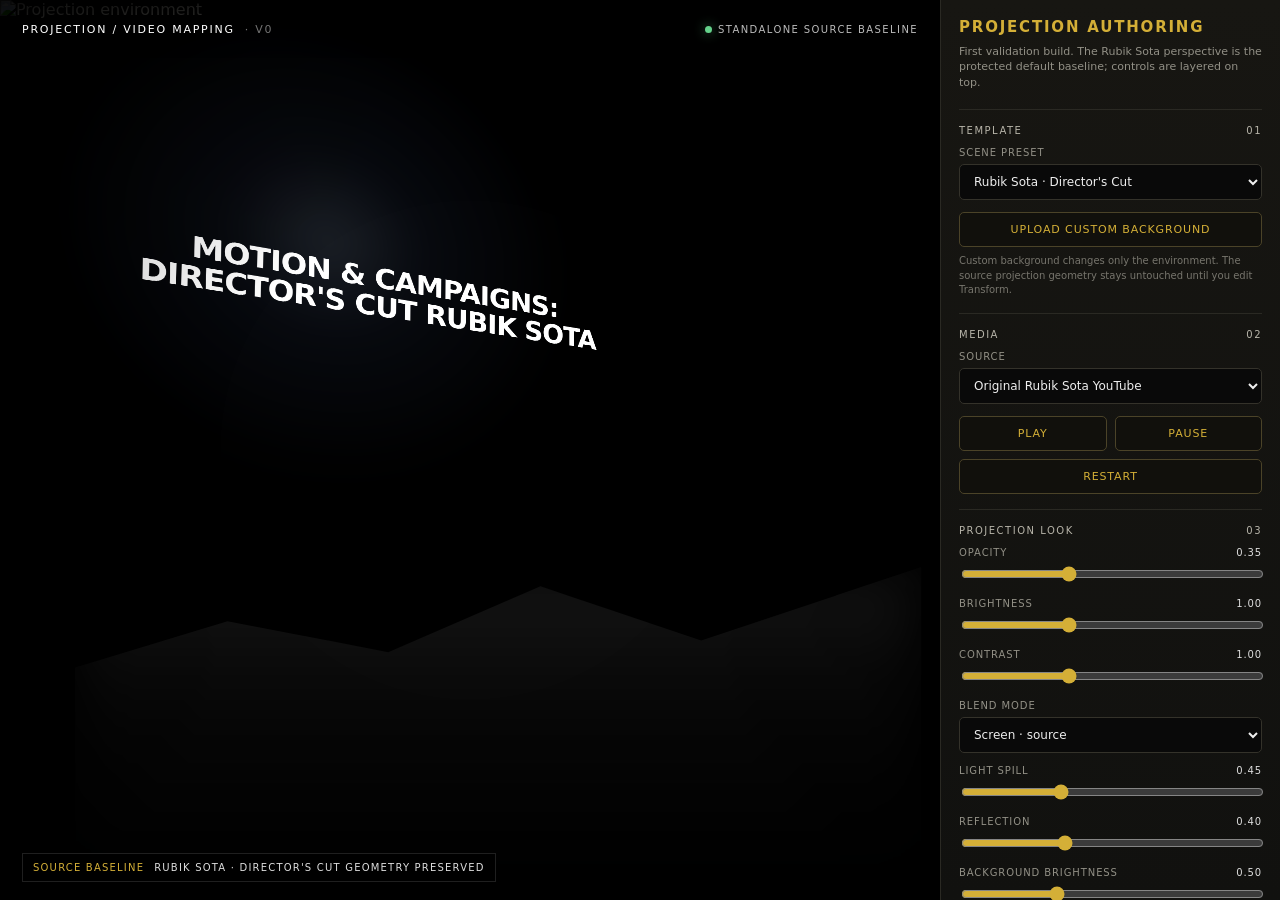
==== commit 64bed1e1: "Merge Projection V0.4 Final Final approved standalone Projection experience with stable V0 core, cin" ====
--- a/index.html
+++ b/index.html
@@ -1,81 +1,302 @@
 <!DOCTYPE html>
 <html lang="en">
 <head>
-<meta charset="UTF-8"><meta name="viewport" content="width=device-width,initial-scale=1.0">
-<title>Projection / Video Mapping Experience — V1</title>
-<link rel="stylesheet" href="styles-v1.css">
-<script src="https://cdnjs.cloudflare.com/ajax/libs/gsap/3.12.5/gsap.min.js"></script>
-<script src="https://cdnjs.cloudflare.com/ajax/libs/html2canvas/1.4.1/html2canvas.min.js"></script>
+  <meta charset="UTF-8" />
+  <meta name="viewport" content="width=device-width, initial-scale=1.0" />
+  <title>Projection / Video Mapping Experience — Source Baseline</title>
+  <script src="https://cdnjs.cloudflare.com/ajax/libs/gsap/3.12.5/gsap.min.js"></script>
+  <style>
+    :root {
+      --bg:#070707;
+      --panel:#11110f;
+      --panel-2:#171612;
+      --text:#f3f1e8;
+      --muted:#929086;
+      --line:#2a2923;
+      --gold:#d4af37;
+      --gold-soft:rgba(212,175,55,.18);
+      --sidebar:340px;
+    }
+    *{box-sizing:border-box}
+    html,body{margin:0;width:100%;height:100%;background:var(--bg);color:var(--text);font-family:Inter,ui-sans-serif,system-ui,-apple-system,BlinkMacSystemFont,"Segoe UI",sans-serif;overflow:hidden}
+    button,input,select{font:inherit}
+    .app{display:grid;grid-template-columns:minmax(0,1fr) var(--sidebar);height:100vh;width:100vw}
+    .stage-shell{min-width:0;position:relative;background:#000;overflow:hidden}
+    .topbar{position:absolute;inset:0 0 auto 0;height:58px;z-index:50;display:flex;align-items:center;justify-content:space-between;padding:0 22px;background:linear-gradient(180deg,rgba(0,0,0,.72),rgba(0,0,0,0));pointer-events:none}
+    .brand{display:flex;align-items:center;gap:10px;font-size:11px;letter-spacing:.16em;text-transform:uppercase;color:#fff}
+    .status{font-size:10px;letter-spacing:.14em;text-transform:uppercase;color:#bbb}
+    .dot{width:7px;height:7px;border-radius:50%;background:#65d28b;display:inline-block;margin-right:6px;box-shadow:0 0 12px rgba(101,210,139,.6)}
+
+    .scene{position:absolute;inset:0;overflow:hidden;background:#000;isolation:isolate}
+    .scene-bg{position:absolute;inset:0;width:100%;height:100%;object-fit:cover;filter:brightness(.5) contrast(1.3);z-index:1;transition:filter .2s ease}
+    .projection-box{position:absolute;top:0;left:0;width:100%;height:100%;z-index:2;transform:matrix3d(0.614952,0.147049,0,0.000199706,-0.0178567,0.487847,0,-0.0000312429,0,0,1,0,137,29,0,1);transform-origin:0 0;pointer-events:none;will-change:transform}
+    .projection-media{position:absolute;inset:0;width:100%;height:100%;border:0;display:block;object-fit:cover;opacity:.35;mix-blend-mode:screen;filter:brightness(1) contrast(1);background:#000}
+    .projection-word{position:absolute;inset:0;margin:0;display:flex;align-items:center;justify-content:center;text-align:center;color:white;font-weight:900;font-size:clamp(24px,5vw,58px);line-height:1.05;text-transform:uppercase;letter-spacing:-.03em;text-shadow:0 2px 18px rgba(0,0,0,.55);pointer-events:none}
+
+    .light-spill{position:absolute;inset:-10%;z-index:3;pointer-events:none;transform:matrix3d(0.614952,0.147049,0,0.000199706,-0.0178567,0.487847,0,-0.0000312429,0,0,1,0,137,29,0,1);transform-origin:0 0;background:radial-gradient(ellipse at 48% 48%,rgba(180,210,255,.34) 0%,rgba(120,160,255,.13) 24%,transparent 63%);filter:blur(34px);mix-blend-mode:screen;opacity:.45}
+    .reflection-layer{position:absolute;left:8%;right:2%;bottom:-6%;height:43%;z-index:4;pointer-events:none;background:linear-gradient(180deg,rgba(188,220,255,.22),rgba(128,172,255,.08) 32%,transparent 82%);clip-path:polygon(0 26%,18% 14%,37% 22%,55% 5%,74% 19%,100% 0,100% 100%,0 100%);filter:blur(30px) brightness(2.4);mix-blend-mode:hard-light;opacity:.4}
+    .vignette{position:absolute;inset:0;z-index:5;pointer-events:none;background:radial-gradient(circle at center,transparent 38%,rgba(0,0,0,.2) 70%,rgba(0,0,0,.62) 100%)}
+    .stage-caption{position:absolute;left:22px;bottom:18px;z-index:20;display:flex;gap:10px;align-items:center;padding:8px 10px;border:1px solid rgba(255,255,255,.12);background:rgba(0,0,0,.42);backdrop-filter:blur(10px);font-size:10px;letter-spacing:.12em;text-transform:uppercase;color:#ddd}
+    .source-pill{color:var(--gold)}
+
+    .panel{height:100vh;background:linear-gradient(180deg,var(--panel-2),var(--panel));border-left:1px solid var(--line);overflow:auto;padding:18px 18px 28px;box-shadow:-14px 0 34px rgba(0,0,0,.35)}
+    .panel h1{margin:0;font-size:15px;letter-spacing:.12em;text-transform:uppercase;color:var(--gold);line-height:1.3}
+    .panel .sub{margin:6px 0 18px;color:var(--muted);font-size:11px;line-height:1.45}
+    .section{border-top:1px solid var(--line);padding-top:15px;margin-top:15px}
+    .section-title{display:flex;align-items:center;justify-content:space-between;margin-bottom:11px;font-size:10px;letter-spacing:.15em;color:#b7b4a9;text-transform:uppercase}
+    .field{margin-bottom:12px}
+    .field label{display:flex;align-items:center;justify-content:space-between;margin-bottom:6px;font-size:10px;letter-spacing:.09em;text-transform:uppercase;color:var(--muted)}
+    .value{color:#ddd;font-variant-numeric:tabular-nums}
+    select,input[type="text"],input[type="url"]{width:100%;background:#090909;border:1px solid #34322a;color:#eee;padding:9px 10px;border-radius:5px;font-size:12px;outline:none}
+    select:focus,input:focus{border-color:#6e5d27;box-shadow:0 0 0 2px var(--gold-soft)}
+    input[type="range"]{width:100%;accent-color:var(--gold)}
+    input[type="file"]{display:none}
+    .btn{width:100%;border:1px solid #4b4328;background:#11100c;color:var(--gold);padding:10px 12px;border-radius:5px;cursor:pointer;font-size:11px;letter-spacing:.08em;text-transform:uppercase;transition:.18s ease}
+    .btn:hover{background:#1b180e;border-color:var(--gold)}
+    .btn.primary{background:var(--gold);color:#080808;border-color:var(--gold);font-weight:700}
+    .btn-row{display:grid;grid-template-columns:1fr 1fr;gap:8px}
+    .tiny{font-size:10px;line-height:1.45;color:#77756d;margin-top:7px}
+    .notice{padding:9px 10px;border:1px solid #302d22;background:#0d0c09;color:#aaa69b;font-size:10px;line-height:1.45;border-radius:5px}
+    .notice strong{color:#ddd}
+    .footer{margin-top:18px;padding-top:14px;border-top:1px solid var(--line);font-size:9px;line-height:1.55;color:#68675f}
+    .hidden{display:none!important}
+
+    @media (max-width:920px){
+      :root{--sidebar:300px}
+    }
+    @media (max-width:760px){
+      html,body{overflow:auto}
+      .app{display:block;height:auto;min-height:100vh}
+      .stage-shell{height:62vh;min-height:430px}
+      .panel{height:auto;border-left:0;border-top:1px solid var(--line)}
+    }
+  </style>
 </head>
 <body>
 <div class="app">
-<main class="stage-shell">
-<div class="topbar"><div class="brand">Projection / Video Mapping <span style="opacity:.45">· V1</span></div><div class="status"><span class="dot"></span>authoring + output</div></div>
-<section class="scene" id="scene">
-<img id="sceneBg" class="scene-bg" src="https://img.youtube.com/vi/hXD8itTKdY0/maxresdefault.jpg" alt="Projection environment">
-<div class="projector-beam" id="projectorBeam"></div>
-<div class="light-spill" id="lightSpill"></div>
-<div class="projection-box" id="projectionBox">
-<iframe id="ytMedia" class="projection-media" src="https://www.youtube.com/embed/hXD8itTKdY0?autoplay=1&mute=1&loop=1&controls=0&playlist=hXD8itTKdY0" allow="autoplay; fullscreen; picture-in-picture" allowfullscreen></iframe>
-<video id="videoMedia" class="projection-media hidden" muted loop playsinline></video>
-<img id="imageMedia" class="projection-media hidden" alt="Uploaded projection media">
-<p class="projection-word" id="projectionWord">Motion &amp; Campaigns: DIRECTOR'S CUT RUBIK SOTA</p>
+  <main class="stage-shell">
+    <div class="topbar">
+      <div class="brand">Projection / Video Mapping <span style="opacity:.45">· V0</span></div>
+      <div class="status"><span class="dot"></span>standalone source baseline</div>
+    </div>
+
+    <section class="scene" id="scene">
+      <img id="sceneBg" class="scene-bg" src="https://img.youtube.com/vi/hXD8itTKdY0/maxresdefault.jpg" alt="Projection environment" />
+
+      <div class="projection-box" id="projectionBox">
+        <iframe id="ytMedia" class="projection-media" src="https://www.youtube.com/embed/hXD8itTKdY0?autoplay=1&mute=1&loop=1&controls=0&playlist=hXD8itTKdY0" allow="autoplay; fullscreen; picture-in-picture" allowfullscreen></iframe>
+        <video id="videoMedia" class="projection-media hidden" muted loop playsinline></video>
+        <img id="imageMedia" class="projection-media hidden" alt="Uploaded projection media" />
+        <p class="projection-word" id="projectionWord">Motion &amp; Campaigns: DIRECTOR'S CUT RUBIK SOTA</p>
+      </div>
+
+      <div class="light-spill" id="lightSpill" aria-hidden="true"></div>
+      <div class="reflection-layer" id="reflectionLayer" aria-hidden="true"></div>
+      <div class="vignette" aria-hidden="true"></div>
+
+      <div class="stage-caption"><span class="source-pill">Source baseline</span><span>Rubik Sota · Director's Cut geometry preserved</span></div>
+    </section>
+  </main>
+
+  <aside class="panel">
+    <h1>Projection Authoring</h1>
+    <div class="sub">First validation build. The Rubik Sota perspective is the protected default baseline; controls are layered on top.</div>
+
+    <div class="section">
+      <div class="section-title"><span>Template</span><span>01</span></div>
+      <div class="field">
+        <label for="scenePreset">Scene preset</label>
+        <select id="scenePreset">
+          <option value="rubik">Rubik Sota · Director's Cut</option>
+          <option value="custom">Custom background · same projection</option>
+        </select>
+      </div>
+      <button class="btn" id="uploadBgBtn">Upload custom background</button>
+      <input type="file" id="uploadBg" accept="image/*" />
+      <div class="tiny">Custom background changes only the environment. The source projection geometry stays untouched until you edit Transform.</div>
+    </div>
+
+    <div class="section">
+      <div class="section-title"><span>Media</span><span>02</span></div>
+      <div class="field">
+        <label for="mediaMode">Source</label>
+        <select id="mediaMode">
+          <option value="youtube">Original Rubik Sota YouTube</option>
+          <option value="localVideo">Local video</option>
+          <option value="localImage">Local image</option>
+          <option value="remoteVideo">Direct video URL</option>
+          <option value="remoteImage">Direct image URL</option>
+        </select>
+      </div>
+      <div id="localUploadGroup" class="field hidden">
+        <button class="btn primary" id="uploadMediaBtn">Choose media file</button>
+        <input type="file" id="uploadMedia" accept="image/*,video/*" />
+      </div>
+      <div id="remoteGroup" class="field hidden">
+        <label for="remoteUrl">Direct media URL</label>
+        <input id="remoteUrl" type="url" placeholder="https://…/video.mp4" />
+        <button class="btn" id="loadRemoteBtn" style="margin-top:8px">Load URL</button>
+      </div>
+      <div class="btn-row">
+        <button class="btn" id="playBtn">Play</button>
+        <button class="btn" id="pauseBtn">Pause</button>
+      </div>
+      <button class="btn" id="restartBtn" style="margin-top:8px">Restart</button>
+    </div>
+
+    <div class="section">
+      <div class="section-title"><span>Projection look</span><span>03</span></div>
+      <div class="field"><label>Opacity <span class="value" id="opacityVal">0.35</span></label><input id="opacity" type="range" min="0" max="1" step="0.01" value="0.35" /></div>
+      <div class="field"><label>Brightness <span class="value" id="brightnessVal">1.00</span></label><input id="brightness" type="range" min="0.2" max="2.5" step="0.01" value="1" /></div>
+      <div class="field"><label>Contrast <span class="value" id="contrastVal">1.00</span></label><input id="contrast" type="range" min="0.2" max="2.5" step="0.01" value="1" /></div>
+      <div class="field"><label for="blend">Blend mode</label><select id="blend"><option value="screen">Screen · source</option><option value="lighten">Lighten</option><option value="plus-lighter">Plus Lighter</option><option value="normal">Normal</option><option value="hard-light">Hard Light</option></select></div>
+      <div class="field"><label>Light spill <span class="value" id="spillVal">0.45</span></label><input id="spill" type="range" min="0" max="1.4" step="0.01" value="0.45" /></div>
+      <div class="field"><label>Reflection <span class="value" id="reflectionVal">0.40</span></label><input id="reflection" type="range" min="0" max="1.2" step="0.01" value="0.40" /></div>
+      <div class="field"><label>Background brightness <span class="value" id="bgVal">0.50</span></label><input id="bgBrightness" type="range" min="0.1" max="1.4" step="0.01" value="0.50" /></div>
+    </div>
+
+    <div class="section">
+      <div class="section-title"><span>Transform</span><span>04</span></div>
+      <div class="notice"><strong>Protected baseline:</strong> Reset restores the exact source `matrix3d()` from Rubik Sota. This V0 deliberately does not include 4-corner mapping yet.</div>
+      <div class="field" style="margin-top:12px"><label>Scale <span class="value" id="scaleVal">1.00</span></label><input id="scale" type="range" min="0.65" max="1.35" step="0.01" value="1" /></div>
+      <div class="field"><label>Offset X <span class="value" id="xVal">0</span></label><input id="offsetX" type="range" min="-250" max="250" step="1" value="0" /></div>
+      <div class="field"><label>Offset Y <span class="value" id="yVal">0</span></label><input id="offsetY" type="range" min="-180" max="180" step="1" value="0" /></div>
+      <div class="field"><label>Rotate Z <span class="value" id="rotVal">0°</span></label><input id="rotate" type="range" min="-8" max="8" step="0.1" value="0" /></div>
+      <button class="btn primary" id="resetBtn">Reset exact Rubik baseline</button>
+    </div>
+
+    <div class="section">
+      <div class="section-title"><span>Motion</span><span>05</span></div>
+      <button class="btn" id="revealBtn">Replay cinematic reveal</button>
+      <div class="tiny">Uses GSAP, but unlike the source page it does not flatten the projection after 60s. The source perspective stays visible for validation.</div>
+    </div>
+
+    <div class="footer">Standalone R&amp;D only · no Escaparates Pro code imported · do not merge to main without explicit visual approval.</div>
+  </aside>
 </div>
-<div class="reflection-layer" id="reflectionLayer"></div><div class="particle-field" id="particleField"></div><div class="mapping-guide" id="mappingGuide"></div><div class="vignette"></div>
-<div class="stage-caption"><span class="source-pill">V1 Product Default</span><span>Rubik geometry preserved · stronger projection look</span></div><div class="recording-badge" id="recordingBadge">● Recording</div>
-</section>
-</main>
-<aside class="panel">
-<h1>Projection Authoring</h1><div class="sub">V1 keeps the Rubik Sota geometry as the protected source reference, but starts from a stronger product-ready projection look.</div>
-<div class="section"><div class="section-title"><span>Scene</span><span>01</span></div>
-<div class="field"><label for="scenePreset">Scene preset</label><select id="scenePreset"><option value="rubik">Rubik Sota · Director's Cut</option><option value="custom">Custom projection-ready background</option></select></div>
-<button class="btn" id="uploadBgBtn">Upload custom background</button><input type="file" id="uploadBg" accept="image/*">
-<div class="notice" style="margin-top:9px"><strong>Background rule:</strong> use an image with one obvious, clean and unobstructed surface intended for projection. Custom mode shows a temporary authoring guide; it is never exported.</div>
-</div>
-<div class="section"><div class="section-title"><span>Media</span><span>02</span></div>
-<div class="field"><label for="mediaMode">Source</label><select id="mediaMode"><option value="youtube">Original Rubik Sota YouTube</option><option value="localVideo">Local video</option><option value="localImage">Local image</option><option value="remoteVideo">Direct video URL</option><option value="remoteImage">Direct image URL</option></select></div>
-<div id="localUploadGroup" class="field hidden"><button class="btn primary" id="uploadMediaBtn">Choose media file</button><input type="file" id="uploadMedia" accept="image/*,video/*"></div>
-<div id="remoteGroup" class="field hidden"><label for="remoteUrl">Direct media URL</label><input id="remoteUrl" type="url" placeholder="https://…/video.mp4"><button class="btn" id="loadRemoteBtn" style="margin-top:8px">Load URL</button></div>
-<div class="btn-row"><button class="btn" id="playBtn">Play</button><button class="btn" id="pauseBtn">Pause</button></div><button class="btn" id="restartBtn" style="margin-top:8px">Restart</button>
-<div class="btn-row" style="margin-top:9px"><label class="check"><input id="loopToggle" type="checkbox" checked> Loop</label><label class="check"><input id="muteToggle" type="checkbox" checked> Mute</label></div>
-</div>
-<div class="section"><div class="section-title"><span>Projection look</span><span>03</span></div>
-<div class="field"><label>Opacity <span class="value" id="opacityVal">0.68</span></label><input id="opacity" type="range" min="0" max="1" step="0.01" value="0.68"></div>
-<div class="field"><label>Brightness <span class="value" id="brightnessVal">1.18</span></label><input id="brightness" type="range" min="0.2" max="2.5" step="0.01" value="1.18"></div>
-<div class="field"><label>Contrast <span class="value" id="contrastVal">1.12</span></label><input id="contrast" type="range" min="0.2" max="2.5" step="0.01" value="1.12"></div>
-<div class="field"><label for="blend">Blend mode</label><select id="blend"><option value="screen">Screen · product default</option><option value="lighten">Lighten</option><option value="plus-lighter">Plus Lighter</option><option value="normal">Normal</option><option value="hard-light">Hard Light</option></select></div>
-<div class="field"><label>Light spill <span class="value" id="spillVal">0.58</span></label><input id="spill" type="range" min="0" max="1.4" step="0.01" value="0.58"></div>
-<div class="field"><label>Reflection <span class="value" id="reflectionVal">0.45</span></label><input id="reflection" type="range" min="0" max="1.2" step="0.01" value="0.45"></div>
-<div class="field"><label>Background brightness <span class="value" id="bgVal">0.48</span></label><input id="bgBrightness" type="range" min="0.1" max="1.4" step="0.01" value="0.48"></div>
-</div>
-<div class="section"><div class="section-title"><span>Transform</span><span>04</span></div>
-<div class="notice"><strong>V1 boundary:</strong> the source matrix3d is still the geometry base. 4-corner mapping and architectural masks remain Phase 3.</div>
-<div class="field" style="margin-top:12px"><label>Scale <span class="value" id="scaleVal">1.00</span></label><input id="scale" type="range" min="0.65" max="1.35" step="0.01" value="1"></div>
-<div class="field"><label>Offset X <span class="value" id="xVal">0</span></label><input id="offsetX" type="range" min="-250" max="250" step="1" value="0"></div>
-<div class="field"><label>Offset Y <span class="value" id="yVal">0</span></label><input id="offsetY" type="range" min="-180" max="180" step="1" value="0"></div>
-<div class="field"><label>Rotate Z <span class="value" id="rotVal">0.0°</span></label><input id="rotate" type="range" min="-8" max="8" step="0.1" value="0"></div>
-<div class="btn-row"><button class="btn primary" id="resetProductBtn">Reset V1 default</button><button class="btn" id="resetRubikBtn">Rubik source baseline</button></div>
-</div>
-<div class="section"><div class="section-title"><span>Atmosphere</span><span>05</span></div>
-<label class="check"><input id="beamToggle" type="checkbox" checked> Projector beam</label>
-<div class="field" style="margin-top:10px"><label>Beam intensity <span class="value" id="beamIntensityVal">0.34</span></label><input id="beamIntensity" type="range" min="0" max="1" step="0.01" value="0.34"></div>
-<div class="field"><label>Beam width <span class="value" id="beamWidthVal">72%</span></label><input id="beamWidth" type="range" min="35" max="110" step="1" value="72"></div>
-<div class="field"><label>Beam softness <span class="value" id="beamSoftnessVal">16px</span></label><input id="beamSoftness" type="range" min="0" max="45" step="1" value="16"></div>
-<label class="check"><input id="particlesToggle" type="checkbox" checked> Floating dust</label>
-<div class="field" style="margin-top:10px"><label>Amount <span class="value" id="particleAmountVal">34</span></label><input id="particleAmount" type="range" min="0" max="100" step="1" value="34"></div>
-<div class="field"><label>Speed <span class="value" id="particleSpeedVal">1.0x</span></label><input id="particleSpeed" type="range" min="0.2" max="2.5" step="0.1" value="1"></div>
-<div class="field"><label>Size <span class="value" id="particleSizeVal">2.0</span></label><input id="particleSize" type="range" min="0.5" max="5" step="0.1" value="2"></div>
-<div class="field"><label>Opacity <span class="value" id="particleOpacityVal">0.55</span></label><input id="particleOpacity" type="range" min="0" max="1" step="0.01" value="0.55"></div>
-</div>
-<div class="section"><div class="section-title"><span>Output</span><span>06</span></div>
-<div class="notice"><strong>Escaparates Pro pattern:</strong> authoring and final viewer are separate. Downloaded HTML contains the result, never this editor.</div>
-<div class="btn-row" style="margin-top:10px"><button class="btn primary" id="recordBtn">Record WebM</button><button class="btn danger" id="stopRecordBtn">Stop</button></div>
-<button class="btn primary" id="exportHtmlBtn" style="margin-top:8px">Download standalone HTML</button>
-<div class="btn-row" style="margin-top:8px"><button class="btn" id="copyEmbedBtn">Copy embed</button><button class="btn" id="screenshotBtn">Screenshot PNG</button></div>
-<div class="tiny">Recording uses browser tab capture in this DOM/CSS V1 so perspective, beam and particles are captured exactly as seen. Select this tab when prompted. Local uploads are embedded into standalone HTML as data URLs.</div><div class="output-status" id="outputStatus"></div>
-</div>
-<div class="footer">PHASE 2 · standalone development repository only · Escaparates Pro source remains untouched · no merge.</div>
-</aside>
-</div>
-<script src="projection-v1.js"></script>
-</body></html>+<script>
+  const SOURCE_MATRIX = 'matrix3d(0.614952,0.147049,0,0.000199706,-0.0178567,0.487847,0,-0.0000312429,0,0,1,0,137,29,0,1)';
+  const SOURCE_BG = 'https://img.youtube.com/vi/hXD8itTKdY0/maxresdefault.jpg';
+
+  const $ = id => document.getElementById(id);
+  const projectionBox = $('projectionBox');
+  const ytMedia = $('ytMedia');
+  const videoMedia = $('videoMedia');
+  const imageMedia = $('imageMedia');
+  const projectionWord = $('projectionWord');
+  const sceneBg = $('sceneBg');
+  const lightSpill = $('lightSpill');
+  const reflectionLayer = $('reflectionLayer');
+  let activeObjectUrl = null;
+  let activeBgObjectUrl = null;
+
+  function activeMediaElements(){ return [ytMedia, videoMedia, imageMedia]; }
+  function showOnly(el){ activeMediaElements().forEach(x => x.classList.toggle('hidden', x !== el)); }
+  function revokeMediaUrl(){ if(activeObjectUrl){ URL.revokeObjectURL(activeObjectUrl); activeObjectUrl = null; } }
+  function revokeBgUrl(){ if(activeBgObjectUrl){ URL.revokeObjectURL(activeBgObjectUrl); activeBgObjectUrl = null; } }
+
+  function applyMediaLook(){
+    const opacity = +$('opacity').value;
+    const brightness = +$('brightness').value;
+    const contrast = +$('contrast').value;
+    const blend = $('blend').value;
+    activeMediaElements().forEach(el => {
+      el.style.opacity = opacity;
+      el.style.filter = `brightness(${brightness}) contrast(${contrast})`;
+      el.style.mixBlendMode = blend;
+    });
+    $('opacityVal').textContent = opacity.toFixed(2);
+    $('brightnessVal').textContent = brightness.toFixed(2);
+    $('contrastVal').textContent = contrast.toFixed(2);
+    lightSpill.style.opacity = $('spill').value;
+    reflectionLayer.style.opacity = $('reflection').value;
+    sceneBg.style.filter = `brightness(${$('bgBrightness').value}) contrast(1.3)`;
+    $('spillVal').textContent = (+$('spill').value).toFixed(2);
+    $('reflectionVal').textContent = (+$('reflection').value).toFixed(2);
+    $('bgVal').textContent = (+$('bgBrightness').value).toFixed(2);
+  }
+
+  function applyTransform(){
+    const scale = +$('scale').value;
+    const x = +$('offsetX').value;
+    const y = +$('offsetY').value;
+    const rot = +$('rotate').value;
+    projectionBox.style.transform = `${SOURCE_MATRIX} translate(${x}px, ${y}px) scale(${scale}) rotate(${rot}deg)`;
+    lightSpill.style.transform = `${SOURCE_MATRIX} translate(${x}px, ${y}px) scale(${scale}) rotate(${rot}deg)`;
+    $('scaleVal').textContent = scale.toFixed(2);
+    $('xVal').textContent = x;
+    $('yVal').textContent = y;
+    $('rotVal').textContent = `${rot.toFixed(1)}°`;
+  }
+
+  function resetBaseline(){
+    $('opacity').value = .35; $('brightness').value = 1; $('contrast').value = 1; $('blend').value = 'screen';
+    $('spill').value = .45; $('reflection').value = .40; $('bgBrightness').value = .50;
+    $('scale').value = 1; $('offsetX').value = 0; $('offsetY').value = 0; $('rotate').value = 0;
+    projectionBox.style.transform = SOURCE_MATRIX;
+    lightSpill.style.transform = SOURCE_MATRIX;
+    applyMediaLook(); applyTransform();
+  }
+
+  $('scenePreset').addEventListener('change', e => {
+    if(e.target.value === 'rubik'){
+      revokeBgUrl(); sceneBg.src = SOURCE_BG;
+    } else {
+      $('uploadBg').click();
+    }
+  });
+  $('uploadBgBtn').onclick = () => $('uploadBg').click();
+  $('uploadBg').addEventListener('change', e => {
+    const file = e.target.files[0]; if(!file) return;
+    revokeBgUrl(); activeBgObjectUrl = URL.createObjectURL(file); sceneBg.src = activeBgObjectUrl; $('scenePreset').value = 'custom';
+  });
+
+  $('mediaMode').addEventListener('change', e => {
+    const mode = e.target.value;
+    $('localUploadGroup').classList.toggle('hidden', !['localVideo','localImage'].includes(mode));
+    $('remoteGroup').classList.toggle('hidden', !['remoteVideo','remoteImage'].includes(mode));
+    if(mode === 'youtube'){
+      revokeMediaUrl(); showOnly(ytMedia); projectionWord.classList.remove('hidden');
+    }
+  });
+  $('uploadMediaBtn').onclick = () => $('uploadMedia').click();
+  $('uploadMedia').addEventListener('change', e => {
+    const file = e.target.files[0]; if(!file) return;
+    revokeMediaUrl(); activeObjectUrl = URL.createObjectURL(file);
+    if(file.type.startsWith('video/')){
+      videoMedia.src = activeObjectUrl; showOnly(videoMedia); projectionWord.classList.add('hidden'); videoMedia.play().catch(()=>{});
+      $('mediaMode').value = 'localVideo';
+    } else {
+      imageMedia.src = activeObjectUrl; showOnly(imageMedia); projectionWord.classList.add('hidden'); $('mediaMode').value = 'localImage';
+    }
+  });
+  $('loadRemoteBtn').onclick = () => {
+    const url = $('remoteUrl').value.trim(); if(!url) return;
+    revokeMediaUrl();
+    if($('mediaMode').value === 'remoteVideo'){
+      videoMedia.crossOrigin = 'anonymous'; videoMedia.src = url; showOnly(videoMedia); projectionWord.classList.add('hidden'); videoMedia.play().catch(()=>{});
+    } else {
+      imageMedia.crossOrigin = 'anonymous'; imageMedia.src = url; showOnly(imageMedia); projectionWord.classList.add('hidden');
+    }
+  };
+
+  $('playBtn').onclick = () => { if(!videoMedia.classList.contains('hidden')) videoMedia.play().catch(()=>{}); };
+  $('pauseBtn').onclick = () => { if(!videoMedia.classList.contains('hidden')) videoMedia.pause(); };
+  $('restartBtn').onclick = () => { if(!videoMedia.classList.contains('hidden')){ videoMedia.currentTime = 0; videoMedia.play().catch(()=>{}); } };
+
+  ['opacity','brightness','contrast','blend','spill','reflection','bgBrightness'].forEach(id => $(id).addEventListener('input', applyMediaLook));
+  ['scale','offsetX','offsetY','rotate'].forEach(id => $(id).addEventListener('input', applyTransform));
+  $('resetBtn').onclick = resetBaseline;
+
+  $('revealBtn').onclick = () => {
+    gsap.killTweensOf([projectionBox, lightSpill, reflectionLayer]);
+    gsap.fromTo(projectionBox,{opacity:0},{opacity:1,duration:1.2,ease:'power2.out'});
+    gsap.fromTo(lightSpill,{opacity:0},{opacity:+$('spill').value,duration:2.4,ease:'power2.out'});
+    gsap.fromTo(reflectionLayer,{opacity:0},{opacity:+$('reflection').value,duration:3.2,ease:'power2.out'});
+  };
+
+  window.addEventListener('beforeunload', () => { revokeMediaUrl(); revokeBgUrl(); });
+  resetBaseline();
+</script>
+</body>
+</html>
